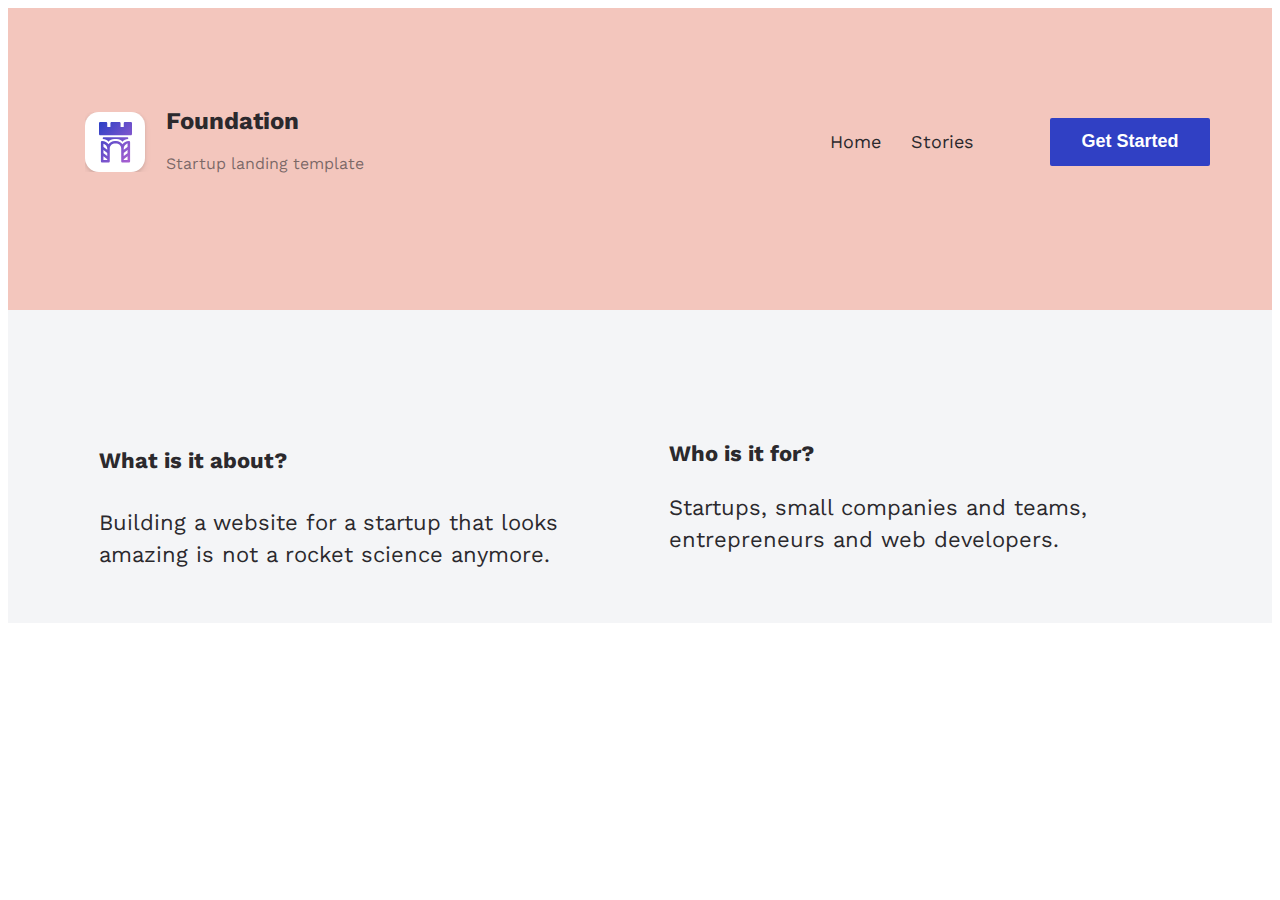
==== homework4/index.html @ dcb5d156 "Add files via upload" ====
<!DOCTYPE html>
<html lang="en">
<head>
    <meta charset="UTF-8">
    <meta http-equiv="X-UA-Compatible" content="IE=edge">
    <meta name="viewport" content="width=device-width, initial-scale=1.0">
    <title>Document</title>
    <link rel="preconnect" href="https://fonts.googleapis.com">
    <link rel="preconnect" href="https://fonts.gstatic.com" crossorigin>
    <link href="https://fonts.googleapis.com/css2?family=Work+Sans:wght@400;700&display=swap" rel="stylesheet">
    <link rel="stylesheet" href="./style/style.css">
</head>
<body>
    <header class="header">
        <div class="container flex">
            <div class="logo flex">
                <img src="./img/header/Icon.svg" alt="logo">
                <div>
                    <h2 class="logo_title">
                        Foundation
                    </h2>
                    <p class="logo_text">
                        Startup landing template
                    </p>
                </div>
            </div>
            <nav class="header_nav flex">
                <ul class="header_ul flex">
                    <li class="header_li">
                        <a class="header_link" href="">
                            Home
                        </a>
                    </li>
                    <li class="header_li">
                        <a class="header_link" href="">
                            Stories
                        </a>
                    </li>
                </ul>
                <button class="header_button">
                    Get Started
                </button>
            </nav>
        </div>
    </header>
    <section class="section">
       <div class="flex container">
        <div class="section_container">
            <h4 class="section_li">
                What is it about? 
            </h4>
            <p class="section_link">
                Building a website for a startup that looks amazing is not a rocket science anymore.
            </p>
        </div>
        <div class="section_container">
            <h3 class="section_li">
                Who is it for? 
            </h3>
            <p class="section_link">
                Startups, small companies and teams, entrepreneurs and web developers.
            </p>
        </div>
    </div>
    </section>
</body>
</html>
---- homework4/style/style.css ----
body{
    font-family: 'Work Sans', sans-serif;
}

.header{
    background-color: rgba(243, 198, 189, 1);
    padding: 44px 0 79px;
}

.container{
    max-width: 1140px;
    margin: 0 auto;
}

.flex{
    display: flex;
    justify-content: space-between;
    align-items: center;
}

.logo img{
    margin: 15px;
}

.logo_title{
    font-weight: 700;
    size: 20px;
    line-height: 20px;
    color: rgba(43, 41, 45, 1);
}

.logo_text{
    font-weight: 400;
    line-height: 25px;
    size: 18px;
    color: rgba(43, 41, 45, 0.6);
}


.header_li:not(:last-of-type){
    margin-right: 30px;
}

.header_link{
    font-size: 18px;
    line-height: 25px;
    text-decoration: none;
    color: #2B292D;
    position: relative;
}

.header_li{
    list-style-type: none;
}

.header_link:hover::before{
    content: '';
    position: absolute;
    width: 100%;
    height: 2px;
    background-color: #000000;
}

.header_ul{
    margin: 77px;
}

.header_button{
    width: 160px;
    height: 48px;
    background-color: rgba(48, 64, 196, 1);
    border: none;
    border-radius: 2px;
    font-weight: 700;
    font-size: 18px;
    line-height: 13px;
    color: #FFFFFF;
}

.header_button:hover{
    background-color:  rgba(59, 77, 237, 0.5);
    cursor: pointer;
    transition: 1s;
}

.section{
    background-color: rgba(244, 245, 247, 1);
    padding: 77px 0 76px;
}


.section_container{
    width: 555px;
    height: 102px;
    margin: 29px;
}

.section_link{
    font-weight: 400;
    font-size: 22px;
    line-height: 32px;
    color: #2B292D;
}

.section_li{
    font-weight: 700;
    font-size: 22px;
    line-height: 32px;
    color: #2B292D;
}
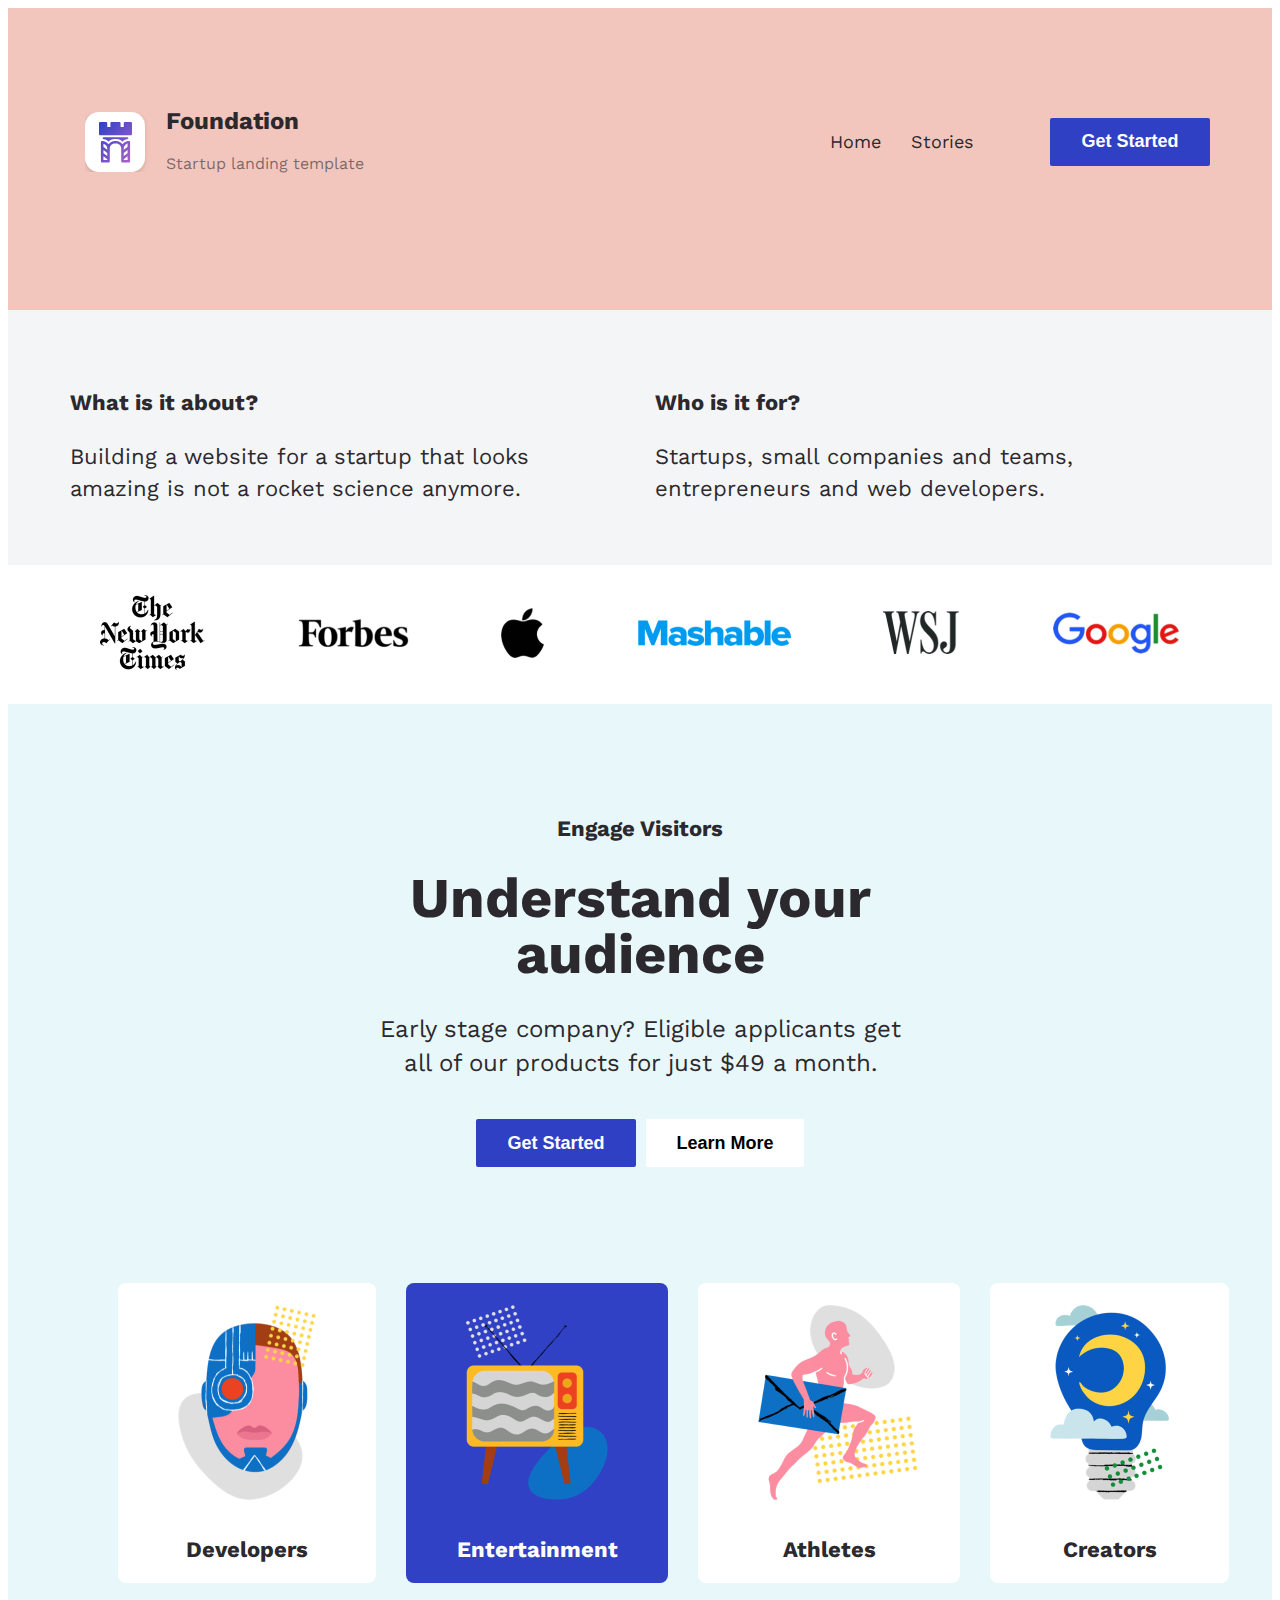
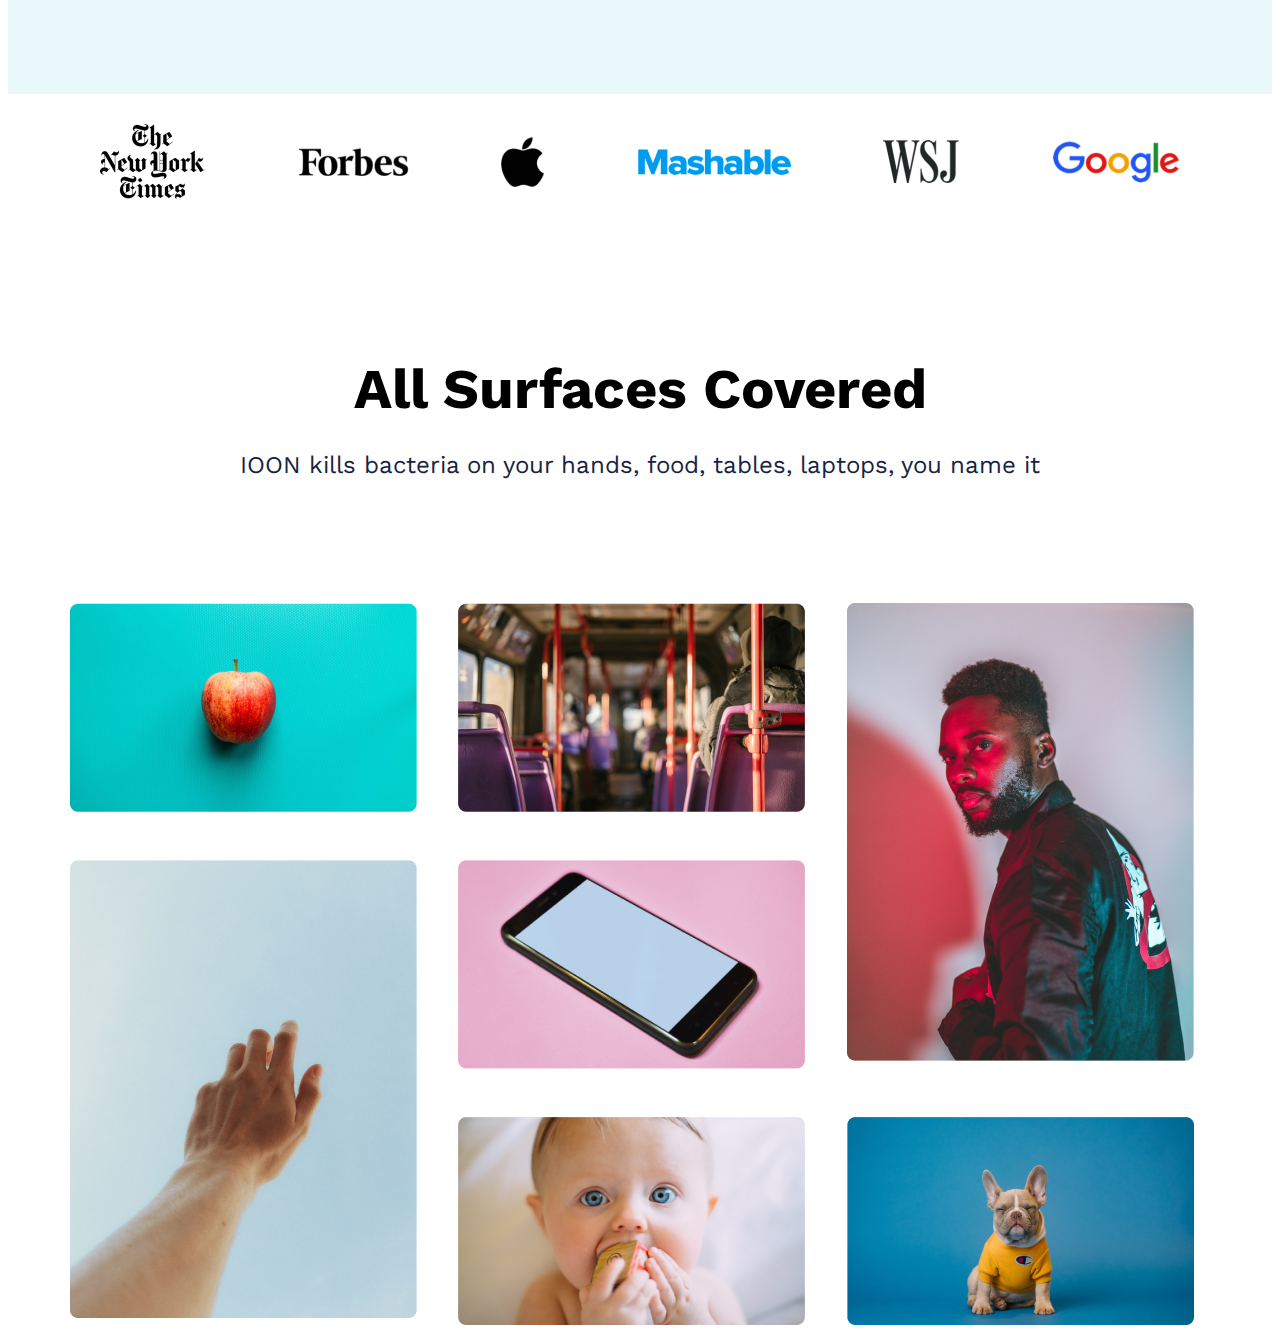
==== commit 4853c2e6: "Add files via upload" ====
--- a/homework4/index.html
+++ b/homework4/index.html
@@ -63,5 +63,121 @@
         </div>
     </div>
     </section>
+    <section class="container">
+        <div class="flex container_bitmat">
+        <div>
+            <img src="./img/bitmat/Bitmap.png" alt="">
+        </div>
+        <div>
+            <img src="./img/bitmat/Bitmap (1).png" alt="">
+        </div>
+        <div>
+            <img src="./img/bitmat/Bitmap (2).png" alt="">
+        </div>
+        <div>
+            <img src="./img/bitmat/Bitmap (3).png" alt="">
+        </div>
+        <div>
+            <img src="./img/bitmat/Bitmap (4).png" alt="">
+        </div>
+        <div>
+            <img src="./img/bitmat/Bitmap (5).png" alt="">
+        </div>
+    </div>
+    </section>
+    <section class="flex_section">
+        <div class="flex_text">
+            <h6 class="flex_text_1">
+                Engage Visitors
+            </h6>
+            <h1 class="flex_text_2 container">
+                Understand your audience
+            </h1>
+            <p class="flex_text_3 container">
+                Early stage company? Eligible applicants get all of our products for just $49 a month.
+            </p>
+        </div>
+        <div class="flex_button container">
+        <button class="flex_button_1">
+            Get Started
+        </button>
+        <button class="flex_button_2">
+            Learn More
+        </button>
+    </div>
+        <div class="div_section flex container">
+            <div class="item_section">
+               <img src="./img/icons/1.png" alt="">
+               <p class="item_text">Developers</p>
+            </div>
+            <div class="item_section_2">
+               <img src="./img/icons/2.png" alt="">
+               <p class="item_li">Entertainment</p>
+            </div>
+            <div class="item_section">
+                <img src="./img/icons/3.png" alt="">
+                <p class="item_text">Athletes</p>
+            </div>
+            <div class="item_section">
+                <img src="./img/icons/4.png" alt="">
+                <p class="item_text">Creators</p>
+            </div>
+        </div>
+    </section>
+    <section class="container">
+        <div class="flex container_bitmat">
+        <div>
+            <img src="./img/bitmat/Bitmap.png" alt="">
+        </div>
+        <div>
+            <img src="./img/bitmat/Bitmap (1).png" alt="">
+        </div>
+        <div>
+            <img src="./img/bitmat/Bitmap (2).png" alt="">
+        </div>
+        <div>
+            <img src="./img/bitmat/Bitmap (3).png" alt="">
+        </div>
+        <div>
+            <img src="./img/bitmat/Bitmap (4).png" alt="">
+        </div>
+        <div>
+            <img src="./img/bitmat/Bitmap (5).png" alt="">
+        </div>
+    </div>
+    </section>
+    <section class="container">
+        <div class="gost">
+        <h5 class="gost_li">
+            All Surfaces Covered
+        </h5>
+        <p class="gost_text">
+            IOON kills bacteria on your hands, food, tables, laptops, you name it
+        </p>
+    </div>
+        <div class="grid container">
+        <div class="item">
+            <img src="./img/grid/1.png" alt="">
+        </div>
+        <div class="item">
+            <img src="./img/grid/2.png" alt="">
+        </div>
+        <div class="item">
+            <img src="./img/grid/3.png" alt="" srcset="">
+        </div>
+        <div class="item">
+            <img src="./img/grid/4.png" alt="">
+        </div>
+        <div class="item">
+            <img src="./img/grid/5.png" alt="">
+        </div>
+        <div class="item">
+            <img src="./img/grid/6.png" alt="">
+        </div>
+        <div class="item">
+            <img src="./img/grid/7.png" alt="">
+        </div>
+    </div>
+</section>
 </body>
 </html>--- a/homework4/style/style.css
+++ b/homework4/style/style.css
@@ -92,7 +92,14 @@
 .section_container{
     width: 555px;
     height: 102px;
-    margin: 29px;
+}
+
+.section_li{
+    font-weight: 700;
+    font-size: 22px;
+    line-height: 32px;
+    color: #2B292D;
+    margin: 0;
 }
 
 .section_link{
@@ -102,9 +109,149 @@
     color: #2B292D;
 }
 
-.section_li{
-    font-weight: 700;
-    font-size: 22px;
-    line-height: 32px;
-    color: #2B292D;
-}
+.grid{
+    display: grid;
+    column-gap: 41.72px;
+    row-gap: 49.52px;
+    grid-template-columns: repeat(3, 346.65px);
+    grid-template-rows: repeat(3, 207.92px);
+}
+
+.item{
+    border-radius: 8px;
+}
+
+.item:nth-child(3), .item:nth-child(4){
+    grid-row: span 2;
+}
+
+.gost_li{
+    font-weight: 700;
+    font-size: 56px;
+    line-height: 66px;
+    color: rgba(0, 0, 0, 1);
+    margin: 26px 0;
+}
+
+.gost_text{
+    font-size: 24px;
+    line-height: 34px;
+    color: #172342;
+}
+
+.gost{
+    text-align: center;
+    padding: 96.78px;
+}
+
+.item_section{
+    background-color: rgba(255, 255, 255, 1);
+    width: 262px;
+    height: 300px;
+    border-radius: 8px;
+}
+
+.item_section_2{
+    background-color: rgba(49, 65, 197, 1);
+    width: 262px;
+    height: 300px;
+    border-radius: 8px;
+}
+
+.item_section_2 img{
+    padding: 22px 60px;
+}
+
+.item_section img{
+    padding: 22px 60px;
+}
+
+.div_section{
+    gap: 30px;
+    padding: 111px 110px;
+}
+
+.flex_section{
+    background-color:rgba(0, 162, 198, 0.089);
+}
+
+.item_text{
+    font-weight: 700;
+    font-size: 22px;
+    line-height: 28px;
+    color: rgba(43, 41, 45, 1);
+    text-align: center;
+    margin: 10px;
+}
+
+.item_li{
+    font-weight: 700;
+    font-size: 22px;
+    line-height: 28px;
+    color: #FFFFFF;
+    text-align: center;
+    margin: 10px;
+}
+
+.flex_text{
+    text-align: center;
+}
+
+.flex_text_1{
+    font-weight: 700;
+    font-size: 22px;
+    line-height: 34px;
+    color: rgba(43, 41, 45, 1);
+    padding: 108px 0 24px;
+    margin: 0 auto;
+}
+.flex_text_2{
+    Width: 555px;
+    font-weight: 700;
+    font-size: 56px;
+    line-height: 56px;
+    color: rgba(43, 41, 45, 1);
+}
+
+.flex_text_3{
+    Width: 555px;
+    font-size: 24px;
+    line-height: 34px;
+    color: rgba(43, 41, 45, 1);
+    padding: 30px 0 34px;
+}
+
+.flex_button{
+    display: flex;
+    justify-content: center;
+}
+
+.flex_button_1{
+    width: 160px;
+    height: 48px;
+    border-radius: 2px;
+    background-color: rgba(48, 64, 196, 1);
+    border: none;
+    font-weight: 700;
+    font-size: 18px;
+    line-height: 13px;
+    color: #FFFFFF;
+    margin: 5px;
+}
+
+.flex_button_2{ 
+    width: 158px;
+    height: 48px;
+    border-radius: 2px;
+    background-color: rgba(255, 255, 255, 1);
+    border: none;
+    font-weight: 700;
+    font-size: 18px;
+    line-height: 13px;
+    color: rgba(0, 0, 0, 1);
+    margin: 5px;
+}
+
+.container_bitmat{
+    margin: 30px;
+}